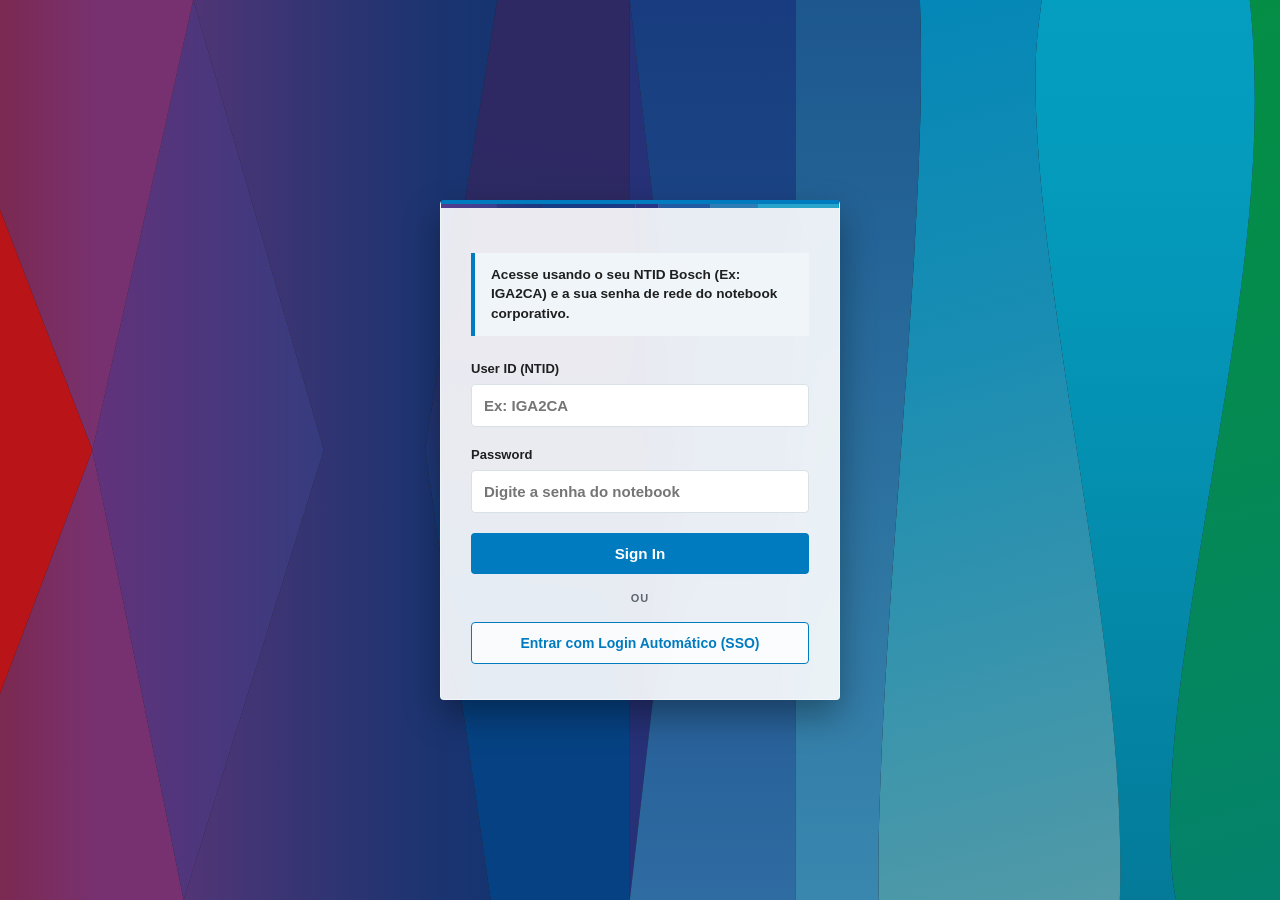
==== auth.html @ 9a2ae542 "Atulização 3.0" ====
<!DOCTYPE html>
<html lang="en">
<head>
    <meta charset="UTF-8">
    <meta name="viewport" content="width=device-width, initial-scale=1.0">
    <title>Bosch Brazil - Executive Visit Login</title>
    <link rel="stylesheet" href="style.css">
</head>
<body class="auth-body">

    <!-- Supergraphic de fundo em alta resolução -->
    <div class="auth-background-graphic"></div>

    <div class="auth-container">
        <div class="card auth-card">
            <!-- Barra Supergraphic integrada no topo do card -->
            <div class="supergraphic"></div>

            
            <p class="info-text">
                Acesse usando o seu <strong>NTID Bosch</strong> (Ex: IGA2CA) e a sua <strong>senha de rede do notebook corporativo</strong>.
            </p>

            <form id="login-form">
                <div class="input-group">
                    <label for="username">User ID (NTID)</label>
                    <input type="text" id="username" placeholder="Ex: IGA2CA" required autocomplete="username">
                </div>

                <div class="input-group">
                    <label for="password">Password</label>
                    <input type="password" id="password" placeholder="Digite a senha do notebook" required autocomplete="current-password">
                </div>

                <button type="submit" class="bosch-btn-primary">Sign In</button>
            </form>

            <div class="divider">ou</div>

            <button id="btn-sso" class="btn-secondary">
                Entrar com Login Automático (SSO)
            </button>
        </div>
    </div>

    <!-- Script único de autenticação e navegação -->
    <script src="script.js"></script>
</body>
</html>
---- style.css ----
/* ==========================================================================
   BOSCH DESIGN SYSTEM - MA/BD EXECUTIVE VISIT SCHEDULE (RESPONSIVE)
   ========================================================================== */

:root {
  --bosch-black: #1f1f1f;
  --bosch-red: #ea0016;
  --bosch-blue: #007bc0;
  --bosch-blue-light: #eff5f9;
  --bosch-blue-dark: #005a9c;
  --bosch-gray-light: #f0f4f8;
  --bosch-gray-bg: #ffffff;
  --bosch-gray-border: #d7e1e6;
  --bosch-gray-text: #5c6670;
  --bosch-white: #ffffff;
}

body {
  margin: 0;
  font-family: "Bosch Sans", -apple-system, BlinkMacSystemFont, "Segoe UI", Roboto, sans-serif;
  background-color: var(--bosch-gray-light);
  color: var(--bosch-black);
  scroll-behavior: smooth;
  min-height: 100vh;
}

/* ==========================================================================
   INTERFACES DE AUTENTICAÇÃO E LOGIN (ESTRUTURA INTEGRADA SEM FUNDO BRANCO)
   ========================================================================== */

.auth-body {
  display: flex;
  justify-content: center;
  align-items: center;
  min-height: 100vh;
  width: 100vw;
  background-color: #1f1f1f !important;
  position: relative;
  overflow-x: hidden;
  margin: 0;
  padding: 0;
}

.auth-background-graphic {
  position: absolute;
  top: 0;
  left: 0;
  width: 100%;
  height: 100%;
  background-image: url('assent/img/Bosch_Supergraphic_RGB.svg');
  background-size: cover;
  background-position: center;
  background-repeat: no-repeat;
  opacity: 0.85;
  z-index: 1;
}

.auth-container {
  position: relative;
  z-index: 2;
  width: 100%;
  max-width: 440px;
  padding: 20px;
  box-sizing: border-box;
  display: flex;
  justify-content: center;
  align-items: center;
}

.auth-card {
  background: rgba(255, 255, 255, 0.90) !important; /* Opacidade aumentada para 90% para contraste perfeito */
  backdrop-filter: blur(15px);
  -webkit-backdrop-filter: blur(15px);
  border: 1px solid rgba(255, 255, 255, 0.5);
  box-shadow: 0 15px 35px rgba(0, 0, 0, 0.35) !important;
  border-radius: 4px;
  padding: 35px 30px;
  position: relative;
  overflow: hidden;
  border-top: 4px solid var(--bosch-blue);
  width: 100%;
}

.info-text {
  background-color: var(--bosch-blue-light);
  border-left: 4px solid var(--bosch-blue);
  padding: 12px 16px;
  font-size: 0.85rem;
  line-height: 1.45;
  margin-bottom: 25px;
  color: var(--bosch-black) !important;
  font-weight: 600;
}

.input-group {
  margin-bottom: 20px;
  display: flex;
  flex-direction: column;
  text-align: left;
}

.input-group label {
  font-size: 13px;
  font-weight: 800;
  margin-bottom: 8px;
  color: var(--bosch-black) !important;
}

.input-group input {
  padding: 12px;
  border: 1.5px solid var(--bosch-gray-border);
  border-radius: 4px;
  font-size: 15px;
  outline: none;
  background-color: #ffffff !important; /* Fundo branco puro para digitação segura */
  color: #000000 !important;
  font-weight: 600;
  transition: border-color 0.2s, box-shadow 0.2s;
}

.input-group input:focus {
  border-color: var(--bosch-blue);
  box-shadow: 0 0 0 3px rgba(0, 123, 192, 0.25);
}

.divider {
  text-align: center;
  margin: 18px 0;
  color: var(--bosch-gray-text);
  font-size: 11px;
  text-transform: uppercase;
  font-weight: 700;
  letter-spacing: 1px;
}

.btn-secondary {
  background-color: rgba(255, 255, 255, 0.8);
  border: 1px solid var(--bosch-blue);
  color: var(--bosch-blue);
  display: flex;
  align-items: center;
  justify-content: center;
  gap: 8px;
  font-size: 14px;
  font-weight: 700;
  padding: 12px;
  border-radius: 4px;
  cursor: pointer;
  transition: background-color 0.2s;
  width: 100%;
}

.btn-secondary:hover {
  background-color: var(--bosch-blue-light);
}

/* ==========================================================================
   --- HEADER & SUPERGRAPHIC ---
   ========================================================================== */
.frontend-kit__header {
  background-color: var(--bosch-white);
  position: sticky;
  top: 0;
  z-index: 1000;
  box-shadow: 0 2px 10px rgba(0, 0, 0, 0.05);
}

.o-minimal-header__supergraphic {
  width: 100%;
  height: 4px;
  background-image: url('assent/img/super.svg');
  background-size: cover;
  background-position: center;
  background-repeat: no-repeat;
}

.supergraphic {
  height: 4px;
  width: 100%;
  background-image: url('assent/img/super.svg');
  background-size: cover;
  background-position: center;
  position: absolute;
  top: 0;
  left: 0;
}

.o-minimal-header__top {
  position: relative;
  display: flex;
  align-items: center;
  justify-content: space-between;
  padding: 0.75rem 2.5rem;
}

.o-minimal-header__controls {
  display: flex;
  align-items: center;
  gap: 0.75rem;
}

.home-button {
  background-color: var(--bosch-white);
  color: var(--bosch-blue);
  border: 1px solid var(--bosch-blue);
  padding: 0.45rem 1.15rem;
  font-weight: 700;
  font-size: 0.85rem;
  border-radius: 4px;
  text-decoration: none;
  cursor: pointer;
  transition: all 0.2s ease;
  display: inline-flex;
  align-items: center;
  justify-content: center;
}

.home-button:hover {
  background-color: var(--bosch-blue);
  color: var(--bosch-white);
}

/* --- ESTILIZAÇÃO DO BOTÃO LOGOUT NO CABEÇALHO COM ÍCONE CENTRALIZADO --- */
.logout-button {
  background-color: var(--bosch-white) !important;
  border: 1px solid var(--bosch-red) !important;
  display: inline-flex !important;
  align-items: center;
  justify-content: center;
  width: 36px !important;    /* Proporção perfeita para acompanhar o tamanho do Home */
  height: 36px !important;   /* Perfeitamente quadrado */
  padding: 0 !important;
  margin: 0 0.5rem 0 0 !important; /* Margem direita para não encostar no sanduíche */
  cursor: pointer;
  border-radius: 4px;
  box-sizing: border-box !important;
  transition: background-color 0.2s, border-color 0.2s;
}

.logout-icon-svg {
  width: 18px !important;   /* Tamanho do ícone interno ajustado */
  height: 18px !important;  /* Mantém proporção quadrada */
  display: block;
  margin: 0 !important;
  padding: 0 !important;
  filter: invert(13%) sepia(95%) saturate(7435%) hue-rotate(354deg) brightness(91%) contrast(114%); /* Vermelho Bosch */
  transition: filter 0.2s;
}

.logout-button:hover {
  background-color: var(--bosch-red) !important;
  border-color: var(--bosch-red) !important;
}

.logout-button:hover .logout-icon-svg {
  filter: invert(100%) sepia(100%) saturate(0%) brightness(200%) contrast(100%); /* Transforma em branco no hover */
}

/* --- BOTÃO MENU HAMBÚRGUER --- */
.o-minimal-header__toggle {
  display: flex;
  align-items: center;
  justify-content: center;
  width: 42px;
  height: 42px;
  background: transparent;
  border: 1px solid transparent;
  border-radius: 4px;
  cursor: pointer;
  padding: 0;
  transition: background-color 0.2s, border-color 0.2s;
}

.o-minimal-header__toggle:hover,
.o-minimal-header__toggle:focus {
  background-color: var(--bosch-blue-light);
  border-color: var(--bosch-gray-border);
  outline: none;
}

.o-minimal-header__toggle.is-active {
  background-color: var(--bosch-blue-light);
  border-color: var(--bosch-blue);
}

.hamburger-icon {
  display: flex;
  flex-direction: column;
  justify-content: space-between;
  width: 20px;
  height: 14px;
}

.hamburger-bar {
  display: block;
  width: 100%;
  height: 2px;
  background-color: var(--bosch-black);
  border-radius: 2px;
  transition: transform 0.25s ease, opacity 0.2s ease, background-color 0.2s ease;
}

.o-minimal-header__toggle:hover .hamburger-bar {
  background-color: var(--bosch-blue);
}

.o-minimal-header__toggle.is-active .hamburger-bar:nth-child(1) {
  transform: translateY(6px) rotate(45deg);
}

.o-minimal-header__toggle.is-active .hamburger-bar:nth-child(2) {
  opacity: 0;
}

.o-minimal-header__toggle.is-active .hamburger-bar:nth-child(3) {
  transform: translateY(-6px) rotate(-45deg);
}

/* --- DROPDOWN DO MENU DE NAVEGAÇÃO --- */
.o-minimal-header__actions {
  list-style: none;
  margin: 0;
  padding: 0.75rem 1rem;
  display: none;
  position: absolute;
  top: 100%;
  right: 2.5rem;
  background-color: var(--bosch-white);
  border: 1px solid var(--bosch-gray-border);
  border-radius: 4px;
  box-shadow: 0 8px 24px rgba(0, 0, 0, 0.12);
  flex-direction: column;
  align-items: stretch;
  min-width: 230px;
  gap: 0.35rem;
  z-index: 1001;
}

.o-minimal-header__actions.is-open {
  display: flex;
  animation: fadeInDown 0.2s ease forwards;
}

@keyframes fadeInDown {
  from { opacity: 0; transform: translateY(-8px); }
  to { opacity: 1; transform: translateY(0); }
}

.frontend-kit__header__link {
  display: block;
  padding: 0.65rem 1rem;
  color: var(--bosch-black);
  text-decoration: none;
  font-weight: 600;
  font-size: 0.875rem;
  border-radius: 4px;
  transition: background-color 0.2s, color 0.2s;
}

.frontend-kit__header__link:hover {
  background-color: var(--bosch-blue-light);
  color: var(--bosch-blue);
}

.frontend-kit__header__link.-header-active {
  color: var(--bosch-blue);
  background-color: var(--bosch-blue-light);
}

.brand-selection {
  font-weight: bold;
  font-size: 0.85rem;
  color: var(--bosch-gray-text);
  border-top: 1px solid var(--bosch-gray-border);
  padding: 0.65rem 1rem 0.25rem 1rem;
  margin-top: 0.25rem;
}

/* ==========================================================================
   --- BANNER ---
   ========================================================================== */
.executive-banner {
  position: relative;
  background-color: var(--bosch-black);
  color: var(--bosch-white);
  padding: 4rem 2.5rem;
  text-align: center;
}

.executive-banner__overlay {
  position: absolute; top: 0; left: 0; right: 0; bottom: 0;
  background: linear-gradient(135deg, rgba(31, 31, 31, 0.95) 0%, rgba(31, 31, 31, 0.4) 100%);
}

.executive-banner__content {
  position: relative;
  z-index: 2;
  max-width: 800px;
  margin: 0 auto;
}

.executive-banner__tag {
  background-color: var(--bosch-blue);
  color: var(--bosch-white);
  font-size: 0.75rem;
  font-weight: 700;
  text-transform: uppercase;
  padding: 0.35rem 0.75rem;
  letter-spacing: 0.05em;
  display: inline-block;
  margin-bottom: 1.5rem;
}

.executive-banner h1 {
  font-size: 2.8rem;
  margin: 0 0 1rem 0;
  font-weight: 800;
  letter-spacing: -0.02em;
}

.executive-banner p {
  font-size: 1.2rem;
  line-height: 1.6;
  color: var(--bosch-gray-light);
  margin: 0;
}

/* ==========================================================================
   --- SEÇÕES E CONTEÚDO ---
   ========================================================================== */
.main-content {
  padding: 1rem 0;
}

.section-container {
  max-width: 1200px;
  margin: 0 auto;
  padding: 2.5rem;
  width: 100%;
  box-sizing: border-box;
}

.bg-white {
  background-color: var(--bosch-white);
  border-top: 1px solid var(--bosch-gray-border);
  border-bottom: 1px solid var(--bosch-gray-border);
}

.section-title { margin-bottom: 2.5rem; }
.section-title h2 { font-size: 2rem; margin: 0 0 0.5rem 0; font-weight: 700; }
.section-title p { color: var(--bosch-gray-text); margin: 0; font-size: 1.1rem; }

/* ==========================================================================
   --- PAINEL DE FUSO HORÁRIO E GEOLOCALIZAÇÃO ---
   ========================================================================== */
.dashboard-panel {
  display: flex;
  flex-direction: column;
  gap: 2rem;
}

.clock-grid {
  display: grid;
  grid-template-columns: 1fr 1fr;
  gap: 1.5rem;
}

.clock-card {
  background-color: var(--bosch-white);
  border: 1px solid var(--bosch-gray-border);
  padding: 1.5rem;
  text-align: center;
  border-radius: 4px;
  box-shadow: 0 2px 6px rgba(0, 0, 0, 0.03);
}

.clock-card__label {
  font-size: 0.85rem;
  font-weight: 700;
  color: var(--bosch-gray-text);
  text-transform: uppercase;
  letter-spacing: 0.05em;
  display: block;
  margin-bottom: 0.5rem;
}

.clock-card__time {
  font-size: 2.4rem;
  font-weight: 800;
  color: var(--bosch-blue);
  font-variant-numeric: tabular-nums;
  margin-bottom: 0.25rem;
}

.clock-card__sub {
  color: var(--bosch-gray-text);
  font-size: 0.85rem;
}

.geo-panel {
  background-color: var(--bosch-white);
  border: 1px solid var(--bosch-gray-border);
  padding: 1.5rem;
  text-align: center;
  border-radius: 4px;
  box-shadow: 0 2px 6px rgba(0, 0, 0, 0.03);
}

.geo-panel h3 {
  margin: 0 0 0.5rem 0;
  font-size: 1.2rem;
}

.geo-panel__status {
  font-size: 0.95rem;
  color: var(--bosch-gray-text);
  margin-bottom: 1.25rem;
  line-height: 1.5;
}

/* Botões do Hub de Ação */
.bosch-btn-primary {
  background-color: var(--bosch-blue);
  color: var(--bosch-white);
  border: none;
  padding: 0.75rem 1.75rem;
  font-size: 0.95rem;
  font-weight: 700;
  border-radius: 4px;
  cursor: pointer;
  transition: background-color 0.2s;
  width: 100%;
}

.bosch-btn-primary:hover {
  background-color: var(--bosch-blue-dark);
}

/* ==========================================================================
   --- ABAS DE DIA ---
   ========================================================================== */
.day-selector {
  display: flex;
  justify-content: center; /* Alinha os itens no centro horizontal */
  gap: 0.5rem;
  margin-bottom: 2rem;
  flex-wrap: wrap;
}

.day-tab {
  background-color: var(--bosch-white);
  border: 1px solid var(--bosch-gray-border);
  color: var(--bosch-black);
  padding: 0.75rem 1.5rem;
  font-weight: 600;
  cursor: pointer;
  transition: all 0.2s;
  border-radius: 0;
}

.day-tab.active, .day-tab:hover {
  background-color: var(--bosch-blue);
  color: var(--bosch-white);
  border-color: var(--bosch-blue);
}

/* ==========================================================================
   --- TABELA DA AGENDA (DESKTOP) ---
   ========================================================================== */
.schedule-table-wrapper {
  background-color: var(--bosch-white);
  border: 1px solid var(--bosch-gray-border);
  overflow-x: auto;
}

.schedule-table {
  width: 100%;
  border-collapse: collapse;
  text-align: left;
  background-color: var(--bosch-white);
}

.schedule-table th, .schedule-table td {
  padding: 1.25rem;
  border-bottom: 1px solid var(--bosch-gray-border);
  vertical-align: top;
  background-color: var(--bosch-white);
}

.schedule-table tr:last-child td {
  border-bottom: none;
}

.schedule-table th {
  background-color: var(--bosch-gray-light);
  font-weight: 700;
  font-size: 0.8rem;
  text-transform: uppercase;
}

.time-col {
  font-weight: 700;
  color: var(--bosch-blue);
  white-space: nowrap;
}

.schedule-table td small {
  display: block;
  margin-top: 0.25rem;
  color: var(--bosch-gray-text);
  font-size: 0.85rem;
}

.schedule-table tr.highlight-row {
  background-color: var(--bosch-white) !important;
  border-left: none !important;
}

.schedule-table tr.highlight-row td {
  background-color: var(--bosch-white) !important;
  border-left: none !important;
}

/* ==========================================================================
   --- GRADES DE LOGÍSTICA E CONTATOS ---
   ========================================================================== */
.logistics-grid, .hosts-grid {
  display: grid;
  grid-template-columns: repeat(auto-fit, minmax(300px, 1fr));
  gap: 1.5rem;
}

.logistics-card, .host-profile-card {
  border: 1px solid var(--bosch-gray-border);
  padding: 1.5rem;
}

.logistics-card {
  background-color: var(--bosch-white);
  display: flex;
  flex-direction: column;
  box-shadow: 0 2px 6px rgba(0, 0, 0, 0.03);
}

.logistics-category {
  font-size: 0.75rem;
  font-weight: 700;
  text-transform: uppercase;
  color: var(--bosch-blue);
  letter-spacing: 0.05em;
  margin-bottom: 0.5rem;
}

.logistics-card h3 {
  margin: 0 0 0.75rem 0;
  font-size: 1.2rem;
}

.logistics-card p {
  color: var(--bosch-gray-text);
  line-height: 1.5;
  margin: 0 0 1.5rem 0;
  flex-grow: 1;
  font-size: 0.9rem;
}

.bosch-btn-secondary-link {
  color: var(--bosch-blue);
  text-decoration: none;
  font-weight: 700;
  font-size: 0.9rem;
}

.bosch-btn-secondary-link:hover {
  text-decoration: underline;
  color: var(--bosch-blue-dark);
}

.host-profile-card {
  background-color: var(--bosch-white);
  display: flex;
  align-items: center;
  gap: 1.5rem;
  box-shadow: 0 2px 6px rgba(0, 0, 0, 0.03);
}

.host-avatar {
  background-color: var(--bosch-blue);
  color: var(--bosch-white);
  width: 60px;
  height: 60px;
  display: flex;
  align-items: center;
  justify-content: center;
  font-weight: 700;
  font-size: 1.25rem;
  border-radius: 50%;
  flex-shrink: 0;
}

.host-details h3 {
  margin: 0 0 0.25rem 0;
  font-size: 1.15rem;
}

.host-role {
  color: var(--bosch-black);
  font-size: 0.85rem;
  font-weight: 700;
  text-transform: uppercase;
  display: block;
  margin-bottom: 0.5rem;
}

.host-contact {
  margin: 0;
  font-size: 0.85rem;
  color: var(--bosch-gray-text);
  line-height: 1.6;
}

.host-link {
  color: var(--bosch-blue);
  text-decoration: none;
  font-weight: 600;
  transition: color 0.2s;
}

.host-link:hover {
  text-decoration: underline;
  color: var(--bosch-blue-dark);
}

.host-whatsapp-link {
  color: #128c7e;
}

.host-whatsapp-link:hover {
  color: #075e54;
}

#bosch-logo-text { fill: var(--bosch-red); }
#bosch-logo-anker { fill: var(--bosch-black); }

/* ==========================================================================
   --- BOTÃO DE RETORNO RESPONSIVO ---
   ========================================================================== */
.back-navigation-container {
  margin-top: 3.5rem;
  margin-bottom: 2rem;
  text-align: center;
  width: 100%;
  display: flex;
  justify-content: center;
  box-sizing: border-box;
}

.back-visit-btn {
  display: inline-flex;
  align-items: center;
  justify-content: center;
  background-color: var(--bosch-blue);
  color: var(--bosch-white);
  border: 1px solid var(--bosch-blue);
  text-decoration: none;
  font-weight: 700;
  font-size: 1rem;
  padding: 0.9rem 2.5rem;
  border-radius: 4px;
  cursor: pointer;
  transition: background-color 0.2s ease, border-color 0.2s ease, transform 0.15s ease;
  box-sizing: border-box;
  max-width: 100%;
}

.back-visit-btn:hover {
  background-color: var(--bosch-blue-dark);
  border-color: var(--bosch-blue-dark);
  transform: translateY(-2px);
}

/* ==========================================================================
   --- GRADE DE CARDS COM FOTOS (LOCATION.HTML) ---
   ========================================================================== */
.places-grid {
  display: grid;
  grid-template-columns: repeat(auto-fit, minmax(320px, 1fr));
  gap: 1.5rem;
}

.place-card {
  display: flex;
  flex-direction: column;
  background-color: var(--bosch-white);
  border: 1px solid var(--bosch-gray-border);
  text-decoration: none;
  color: var(--bosch-black);
  transition: transform 0.2s ease, box-shadow 0.2s ease, border-color 0.2s ease;
  overflow: hidden;
  height: 100%;
  box-sizing: border-box;
}

.place-card:hover {
  transform: translateY(-4px);
  box-shadow: 0 8px 24px rgba(0, 0, 0, 0.08);
  border-color: var(--bosch-blue);
}

.place-card__image-container {
  position: relative;
  width: 100%;
  height: 190px;
  background-color: var(--bosch-gray-light);
  overflow: hidden;
}

.place-card__image {
  width: 100%;
  height: 100%;
  object-fit: cover;
  display: block;
  transition: transform 0.3s ease;
}

.place-card:hover .place-card__image {
  transform: scale(1.04);
}

.place-card__badge {
  position: absolute;
  top: 0.85rem;
  right: 0.85rem;
  background-color: rgba(31, 31, 31, 0.85);
  color: var(--bosch-white);
  font-size: 0.72rem;
  font-weight: 700;
  padding: 0.25rem 0.6rem;
  text-transform: uppercase;
  letter-spacing: 0.05em;
  backdrop-filter: blur(4px);
}

.place-card__content {
  padding: 1.5rem;
  display: flex;
  flex-direction: column;
  flex-grow: 1;
}

.place-card__title {
  margin: 0 0 0.5rem 0;
  font-size: 1.2rem;
  font-weight: 700;
  color: var(--bosch-black);
  transition: color 0.2s;
}

.place-card:hover .place-card__title {
  color: var(--bosch-blue);
}

.place-card__address {
  font-size: 0.85rem;
  font-weight: 600;
  color: var(--bosch-gray-text);
  margin: 0 0 0.75rem 0;
  line-height: 1.4;
}

.place-card__desc {
  font-size: 0.9rem;
  color: var(--bosch-gray-text);
  line-height: 1.5;
  margin: 0 0 1.25rem 0;
  flex-grow: 1;
}

.place-card__action {
  align-self: flex-start;
  margin-top: auto;
}

/* ==========================================================================
   --- FOOTER OFICIAL BOSCH ---
   ========================================================================== */
.o-footer.-minimal {
  background-color: var(--bosch-white);
  padding: 2.5rem 0 2rem 0;
  border-top: 1px solid var(--bosch-gray-border);
}

.a-divider {
  border: 0;
  height: 1px;
  background-color: var(--bosch-gray-border);
  margin: 1.5rem 0;
}

.e-container {
  max-width: 1200px;
  margin: 0 auto;
  padding: 0 2.5rem;
  box-sizing: border-box;
}

.o-footer__bottom {
  display: flex;
  flex-direction: column;
  align-items: center;
  text-align: center;
  gap: 1rem;
}

.o-footer__links {
  list-style: none;
  margin: 0;
  padding: 0;
  display: flex;
  flex-wrap: wrap;
  justify-content: center;
  gap: 1.5rem;
}

.o-footer__links a {
  color: var(--bosch-gray-text);
  text-decoration: none;
  font-size: 0.85rem;
  transition: color 0.2s;
}

.o-footer__links a:hover {
  color: var(--bosch-blue);
  text-decoration: underline;
}

.o-footer__copyright {
  color: var(--bosch-gray-text);
  font-size: 0.85rem;
  margin-top: 0.5rem;
}

/* ==========================================================================
   --- RESPONSIVIDADE MOBILE ---
   ========================================================================== */
@media (max-width: 992px) {
  .o-minimal-header__top, .section-container, .executive-banner, .e-container {
    padding-left: 1.5rem;
    padding-right: 1.5rem;
  }
  .o-minimal-header__actions { right: 1.5rem; }
  .executive-banner h1 { font-size: 2.2rem; }
  .executive-banner p { font-size: 1.1rem; }
}

@media (max-width: 768px) {
  .o-minimal-header__top { padding: 0.75rem 1rem; }
  .o-minimal-header__actions { right: 1rem; left: 1rem; width: auto; }
  .executive-banner h1 { font-size: 1.8rem; }
  .section-title h2 { font-size: 1.5rem; }
  .clock-grid { grid-template-columns: 1fr; }
  .day-selector { display: grid; grid-template-columns: 1fr 1fr; gap: 0.5rem; }
  .day-tab { width: 100%; text-align: center; padding: 0.75rem 0.5rem; }
  .hosts-grid, .logistics-grid, .places-grid { grid-template-columns: 1fr; }
  .host-profile-card { flex-direction: column; text-align: center; }
  .o-footer__links { flex-direction: column; gap: 0.75rem; }

  .back-navigation-container {
    margin-top: 2.5rem;
    padding: 0 1rem;
  }
  .back-visit-btn {
    width: 100%;
    font-size: 0.95rem;
    padding: 0.85rem 1rem;
    text-align: center;
  }

  /* --- TRANSFORMAÇÃO DA AGENDA EM CARDS NO MOBILE --- */
  .schedule-table-wrapper {
    background-color: transparent;
    border: none;
    overflow: visible;
  }

  .schedule-table {
    display: block;
    width: 100%;
    background: transparent;
  }

  .schedule-table thead {
    display: none;
  }

  .schedule-table tbody {
    display: flex;
    flex-direction: column;
    gap: 1rem;
    width: 100%;
  }

  /* Cada linha da tabela vira um card moderno e independente */
  .schedule-table tbody tr {
    display: flex;
    flex-direction: column;
    background-color: var(--bosch-white) !important;
    border: 1px solid var(--bosch-gray-border) !important;
    border-radius: 6px;
    padding: 1.25rem;
    box-shadow: 0 2px 8px rgba(0, 0, 0, 0.04);
    box-sizing: border-box;
    width: 100%;
  }

  .schedule-table tbody tr.highlight-row {
    background-color: var(--bosch-white) !important;
    border-left: 1px solid var(--bosch-gray-border) !important;
  }

  .schedule-table tbody td {
    display: block;
    padding: 0.35rem 0;
    border-bottom: none;
    background-color: transparent !important;
    font-size: 0.95rem;
  }

  /* Horário destacado no topo do card */
  .schedule-table tbody td.time-col {
    font-size: 1.1rem;
    font-weight: 800;
    color: var(--bosch-blue);
    padding-bottom: 0.5rem;
    margin-bottom: 0.5rem;
    border-bottom: 1px solid var(--bosch-gray-border);
  }

  /* Evento / Título principal */
  .schedule-table tbody td:nth-child(2) {
    font-size: 1.05rem;
    line-height: 1.5;
    padding-bottom: 0.5rem;
  }

  .schedule-table tbody td:nth-child(2) strong {
    color: var(--bosch-black);
    display: block;
    margin-bottom: 0.25rem;
  }

  .schedule-table tbody td:nth-child(2) small {
    font-size: 0.88rem;
    color: var(--bosch-gray-text);
    line-height: 1.45;
  }

  /* Localização com ícone SVG (map.svg) */
  .schedule-table tbody td:nth-child(3) {
    font-size: 0.88rem;
    color: var(--bosch-black);
    display: flex;
    align-items: center;
    gap: 0.45rem;
    flex-wrap: wrap;
  }

  .schedule-table tbody td:nth-child(3)::before {
    content: "Location:";
    display: inline-flex;
    align-items: center;
    padding-left: 1.35rem;
    background-image: url('Assent/icons/map.svg');
    background-repeat: no-repeat;
    background-position: left center;
    background-size: 15px 15px;
    font-weight: 700;
    color: var(--bosch-gray-text);
    font-size: 0.8rem;
    text-transform: uppercase;
    flex-shrink: 0;
  }

  /* Responsável / Host com ícone SVG (people.svg) */
  .schedule-table tbody td:nth-child(4) {
    font-size: 0.88rem;
    color: var(--bosch-black);
    display: flex;
    align-items: center;
    gap: 0.45rem;
    margin-top: 0.2rem;
    flex-wrap: wrap;
  }

  .schedule-table tbody td:nth-child(4)::before {
    content: "Host / Lead:";
    display: inline-flex;
    align-items: center;
    padding-left: 1.35rem;
    background-image: url('Assent/icons/people.svg');
    background-repeat: no-repeat;
    background-position: left center;
    background-size: 15px 15px;
    font-weight: 700;
    color: var(--bosch-gray-text);
    font-size: 0.8rem;
    text-transform: uppercase;
    flex-shrink: 0;
  }
}

@media (max-width: 480px) {
  .day-selector { grid-template-columns: 1fr; }
  .schedule-table tbody tr {
    padding: 1rem;
  }
}
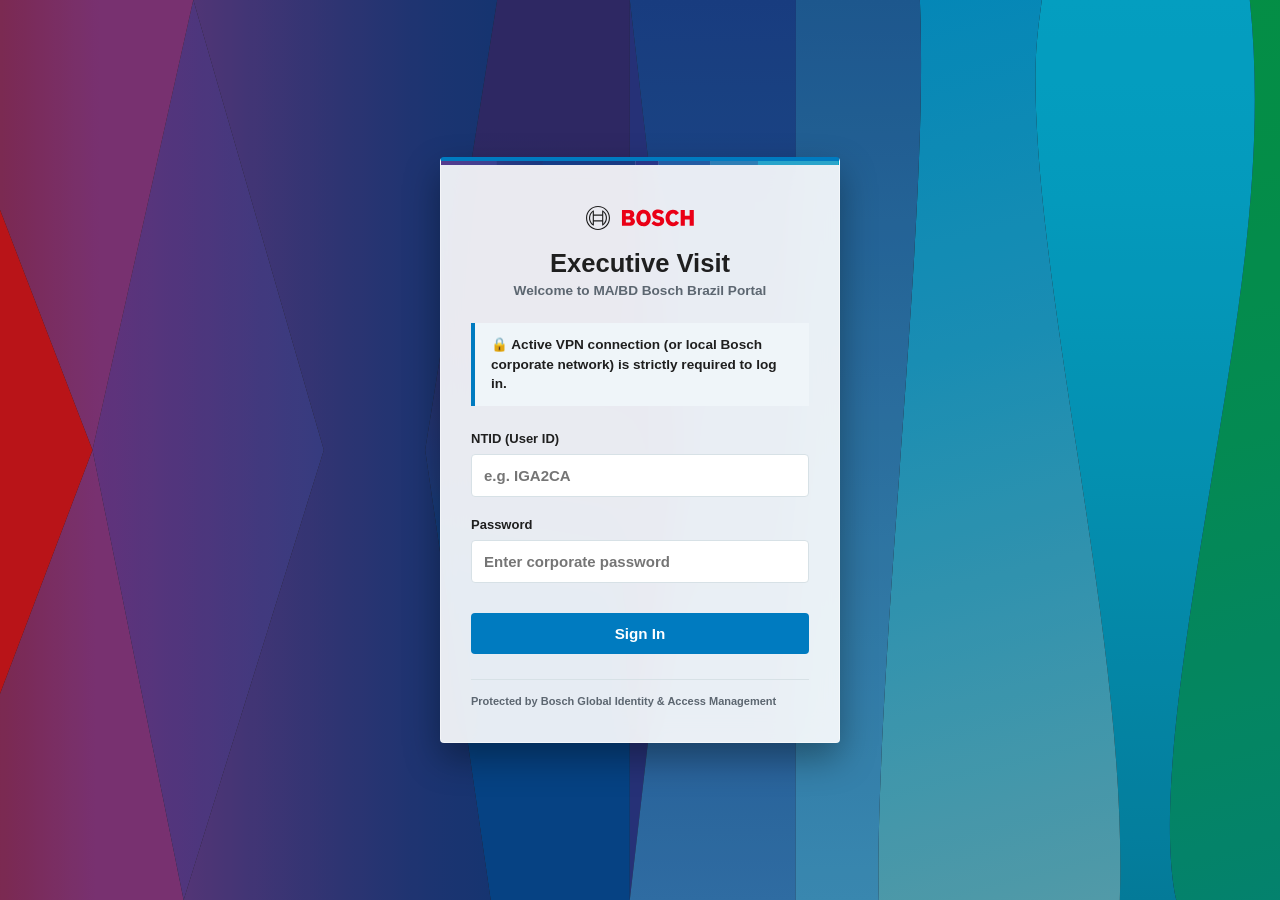
==== commit 3e645d23: "Atualização 3.0" ====
--- a/auth.html
+++ b/auth.html
@@ -3,47 +3,59 @@
 <head>
     <meta charset="UTF-8">
     <meta name="viewport" content="width=device-width, initial-scale=1.0">
-    <title>Bosch Brazil - Executive Visit Login</title>
+    <title>Executive Visit — Authentication</title>
     <link rel="stylesheet" href="style.css">
 </head>
 <body class="auth-body">
 
-    <!-- Supergraphic de fundo em alta resolução -->
+    <!-- Supergraphic de marca Bosch -->
     <div class="auth-background-graphic"></div>
 
+    <!-- Tela de Loading Overlay Integrada -->
+    <div id="loadingOverlay" class="sso-loading-overlay">
+        <div class="sso-spinner"></div>
+        <div id="loadingText" class="sso-loading-text">Iniciando autenticação segura...</div>
+    </div>
+
     <div class="auth-container">
-        <div class="card auth-card">
-            <!-- Barra Supergraphic integrada no topo do card -->
+        <div class="auth-card">
+            <!-- Supergraphic Colorida no topo do Card -->
             <div class="supergraphic"></div>
 
-            
-            <p class="info-text">
-                Acesse usando o seu <strong>NTID Bosch</strong> (Ex: IGA2CA) e a sua <strong>senha de rede do notebook corporativo</strong>.
-            </p>
+            <div style="text-align: center; margin-bottom: 25px; margin-top: 10px;">
+                   <svg width="108px" height="24px" viewBox="0 0 108 24" xmlns="http://www.w3.org/2000/svg">
+                    <path id="bosch-logo-text" d="M78.19916,15.03735c0,3.46057-3.1618,5.1535-6.12445,5.1535c-3.41083,0-5.17847-1.29462-6.57263-2.96265 l2.51453-2.48962c1.07056,1.36926,2.46472,2.0415,4.0083,2.0415c1.29462,0,2.14105-0.62244,2.14105-1.56848 c0-0.99585-0.77179-1.31952-2.83813-1.74274l-0.54773-0.12451c-2.48962-0.52283-4.53113-1.91699-4.53113-4.75519 c0-3.112,2.53943-4.97925,5.87549-4.97925c2.8382,0,4.65564,1.21991,5.77594,2.48962l-2.46472,2.43988 c-0.82831-0.91748-2.00061-1.44946-3.23651-1.46893c-0.89624,0-1.91699,0.42328-1.91699,1.46893 c0,0.97095,1.07056,1.31946,2.41492,1.59332l0.54773,0.12451C75.51038,10.73029,78.24896,11.42737,78.19916,15.03735z M64.80499,11.92529c0,4.65558-2.66394,8.29047-7.26971,8.29047c-4.58093,0-7.26971-3.63489-7.26971-8.29047 c0-4.63068,2.68878-8.29047,7.26971-8.29047C62.14105,3.63483,64.80499,7.29462,64.80499,11.92529z M60.92114,11.92529c0-2.46472-1.1452-4.48132-3.38586-4.48132s-3.36102,1.9917-3.36102,4.48132s1.12036,4.50623,3.36102,4.50623 S60.92114,14.43982,60.92114,11.92529z M87.06226,16.43152c-1.74274,0-3.56018-1.44397-3.56018-4.60583 c0-2.81323,1.69293-4.38171,3.46057-4.38171c1.39423,0,2.21576,0.64728,2.8631,1.76764l3.18671-2.11621 c-1.59338-2.41492-3.48547-3.43567-6.09961-3.43567c-4.78009,0-7.36926,3.70953-7.36926,8.19086 c0,4.70544,2.86304,8.39008,7.31946,8.39008c3.13696,0,4.63074-1.09546,6.24902-3.43567l-3.21167-2.16602 C89.25311,15.68463,88.55603,16.43152,87.06226,16.43152z M48.97095,15.46057c0,2.66388-2.43982,4.40662-4.92944,4.40662H35.9502 V4.0332h7.44397c2.8382,0,4.9046,1.44397,4.9046,4.35681c0.01666,1.43036-0.85675,2.72058-2.19086,3.23651 C46.10791,11.65143,48.97095,12.29877,48.97095,15.46057z M39.80914,10.25726h2.83813 c0.02155,0.00134,0.04309,0.00226,0.06464,0.00269c0.81476,0.01575,1.48804-0.6319,1.50385-1.44666 c0.00342-0.0567,0.00342-0.11353,0-0.17017c-0.047-0.77802-0.71576-1.37061-1.49377-1.32361h-2.88794L39.80914,10.25726z M44.76349,14.98755c0-0.92114-0.67218-1.54358-2.09131-1.54358h-2.81323v3.11206h2.88794 C43.91699,16.55603,44.76349,16.13275,44.76349,14.98755z M103.64313,4.03326v5.82568H98.8382V4.03326h-4.15771v15.83398h4.15771 v-6.24896h4.80493v6.24896h4.15771V4.03326H103.64313z" />
+                    <path id="bosch-logo-anker" d="M12,0C5.37256,0,0,5.37256,0,12c0,6.62738,5.37256,12,12,12s12-5.37262,12-12C23.99646,5.37402,18.62598,0.00354,12,0z M12,22.87964C5.99133,22.87964,1.12036,18.00867,1.12036,12S5.99133,1.1203,12,1.1203S22.87964,5.99133,22.87964,12 C22.87354,18.0061,18.0061,22.87354,12,22.87964z M19.50293,7.05475c-0.66852-1.01306-1.53552-1.88-2.54858-2.54852h-0.82159 v4.10785H7.89209V4.50623H7.04565c-4.13873,2.73114-5.27972,8.30029-2.54858,12.43896 c0.66852,1.01306,1.53552,1.88007,2.54858,2.54858h0.84644v-4.10791h8.24066v4.10791h0.82159 C21.09308,16.76257,22.23407,11.19348,19.50293,7.05475z M6.74689,17.87549c-3.24493-2.88354-3.5379-7.85168-0.65436-11.09668 c0.20508-0.23077,0.42358-0.44928,0.65436-0.65436V17.87549z M16.13275,14.24066H7.89209V9.73444h8.24066V14.24066z M17.84827,17.25549c-0.18768,0.2088-0.38629,0.40747-0.59515,0.59509v-2.48962V8.61407V6.12445 C20.49121,9.03387,20.75763,14.0174,17.84827,17.25549z" />
+                </svg>
+                <h2 style="margin: 15px 0 5px 0; font-size: 1.6rem; font-weight: 800;">Executive Visit</h2>
+                <p style="margin: 0; color: var(--bosch-gray-text); font-size: 0.85rem; font-weight: 600;">Welcome to MA/BD Bosch Brazil Portal</p>
+            </div>
+
+            <!-- Caixa de Alerta VPN -->
+            <div class="info-text">
+                🔒 Active VPN connection (or local Bosch corporate network) is strictly required to log in.
+            </div>
 
             <form id="login-form">
                 <div class="input-group">
-                    <label for="username">User ID (NTID)</label>
-                    <input type="text" id="username" placeholder="Ex: IGA2CA" required autocomplete="username">
+                    <label for="username">NTID (User ID)</label>
+                    <input type="text" id="username" placeholder="e.g. IGA2CA" required autocomplete="username">
                 </div>
 
                 <div class="input-group">
                     <label for="password">Password</label>
-                    <input type="password" id="password" placeholder="Digite a senha do notebook" required autocomplete="current-password">
+                    <input type="password" id="password" placeholder="Enter corporate password" required autocomplete="current-password">
                 </div>
 
-                <button type="submit" class="bosch-btn-primary">Sign In</button>
+                <button type="submit" class="bosch-btn-primary" style="margin-top: 10px; padding: 12px;">Sign In</button>
             </form>
 
-            <div class="divider">ou</div>
-
-            <button id="btn-sso" class="btn-secondary">
-                Entrar com Login Automático (SSO)
-            </button>
+            <div class="auth-footer" style="margin-top: 25px; border-top: 1px solid var(--bosch-gray-border); padding-top: 15px; font-size: 11px; color: var(--bosch-gray-text); font-weight: 600;">
+                Protected by Bosch Global Identity & Access Management
+            </div>
         </div>
     </div>
 
-    <!-- Script único de autenticação e navegação -->
     <script src="script.js"></script>
 </body>
 </html>
--- a/style.css
+++ b/style.css
@@ -1115,3 +1115,52 @@
     padding: 1rem;
   }
 }
+
+/* ==========================================
+   TELA DE LOADING DE ALTA FIDELIDADE (BOSCH)
+   ========================================== */
+.sso-loading-overlay {
+    position: fixed;
+    top: 0;
+    left: 0;
+    width: 100%;
+    height: 100%;
+    background-color: rgba(255, 255, 255, 0.9); /* Fundo branco semi-transparente estilo Bosch */
+    display: flex;
+    flex-direction: column;
+    justify-content: center;
+    align-items: center;
+    z-index: 9999;
+    opacity: 0;
+    transition: opacity 0.3s ease-in-out;
+    pointer-events: none;
+}
+
+.sso-loading-overlay.active {
+    opacity: 1;
+    pointer-events: auto;
+}
+
+/* Spinner com as cores corporativas */
+.sso-spinner {
+    width: 50px;
+    height: 50px;
+    border: 5px solid #eaebeb;
+    border-top: 5px solid #007bc0; /* Azul Bosch */
+    border-radius: 50%;
+    animation: spin 1s linear infinite;
+}
+
+.sso-loading-text {
+    margin-top: 20px;
+    font-family: 'BoschSans', Arial, sans-serif;
+    font-size: 16px;
+    font-weight: bold;
+    color: #1c1f24;
+    text-align: center;
+}
+
+@keyframes spin {
+    0% { transform: rotate(0deg); }
+    100% { transform: rotate(360deg); }
+}
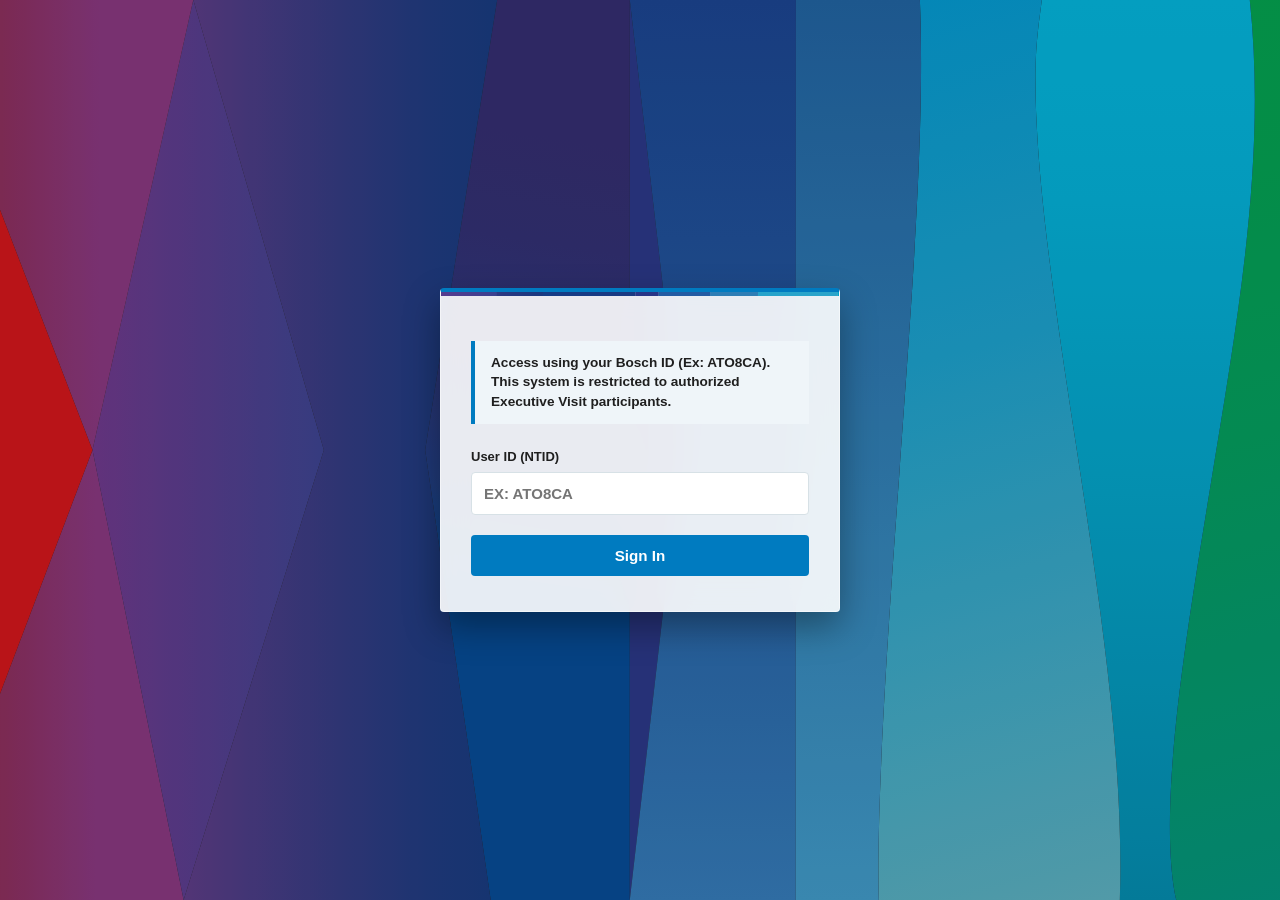
==== commit 0cd79a46: "Atualização 4.0 Lista de usuário para login restrito" ====
--- a/auth.html
+++ b/auth.html
@@ -3,59 +3,38 @@
 <head>
     <meta charset="UTF-8">
     <meta name="viewport" content="width=device-width, initial-scale=1.0">
-    <title>Executive Visit — Authentication</title>
+    <title>Bosch Brazil - Executive Visit Login</title>
     <link rel="stylesheet" href="style.css">
 </head>
 <body class="auth-body">
 
-    <!-- Supergraphic de marca Bosch -->
+    <!-- Supergraphic de fundo em alta resolução -->
     <div class="auth-background-graphic"></div>
 
-    <!-- Tela de Loading Overlay Integrada -->
-    <div id="loadingOverlay" class="sso-loading-overlay">
-        <div class="sso-spinner"></div>
-        <div id="loadingText" class="sso-loading-text">Iniciando autenticação segura...</div>
-    </div>
-
     <div class="auth-container">
-        <div class="auth-card">
-            <!-- Supergraphic Colorida no topo do Card -->
+        <div class="card auth-card">
+            <!-- Barra Supergraphic integrada no topo do card -->
             <div class="supergraphic"></div>
 
-            <div style="text-align: center; margin-bottom: 25px; margin-top: 10px;">
-                   <svg width="108px" height="24px" viewBox="0 0 108 24" xmlns="http://www.w3.org/2000/svg">
-                    <path id="bosch-logo-text" d="M78.19916,15.03735c0,3.46057-3.1618,5.1535-6.12445,5.1535c-3.41083,0-5.17847-1.29462-6.57263-2.96265 l2.51453-2.48962c1.07056,1.36926,2.46472,2.0415,4.0083,2.0415c1.29462,0,2.14105-0.62244,2.14105-1.56848 c0-0.99585-0.77179-1.31952-2.83813-1.74274l-0.54773-0.12451c-2.48962-0.52283-4.53113-1.91699-4.53113-4.75519 c0-3.112,2.53943-4.97925,5.87549-4.97925c2.8382,0,4.65564,1.21991,5.77594,2.48962l-2.46472,2.43988 c-0.82831-0.91748-2.00061-1.44946-3.23651-1.46893c-0.89624,0-1.91699,0.42328-1.91699,1.46893 c0,0.97095,1.07056,1.31946,2.41492,1.59332l0.54773,0.12451C75.51038,10.73029,78.24896,11.42737,78.19916,15.03735z M64.80499,11.92529c0,4.65558-2.66394,8.29047-7.26971,8.29047c-4.58093,0-7.26971-3.63489-7.26971-8.29047 c0-4.63068,2.68878-8.29047,7.26971-8.29047C62.14105,3.63483,64.80499,7.29462,64.80499,11.92529z M60.92114,11.92529c0-2.46472-1.1452-4.48132-3.38586-4.48132s-3.36102,1.9917-3.36102,4.48132s1.12036,4.50623,3.36102,4.50623 S60.92114,14.43982,60.92114,11.92529z M87.06226,16.43152c-1.74274,0-3.56018-1.44397-3.56018-4.60583 c0-2.81323,1.69293-4.38171,3.46057-4.38171c1.39423,0,2.21576,0.64728,2.8631,1.76764l3.18671-2.11621 c-1.59338-2.41492-3.48547-3.43567-6.09961-3.43567c-4.78009,0-7.36926,3.70953-7.36926,8.19086 c0,4.70544,2.86304,8.39008,7.31946,8.39008c3.13696,0,4.63074-1.09546,6.24902-3.43567l-3.21167-2.16602 C89.25311,15.68463,88.55603,16.43152,87.06226,16.43152z M48.97095,15.46057c0,2.66388-2.43982,4.40662-4.92944,4.40662H35.9502 V4.0332h7.44397c2.8382,0,4.9046,1.44397,4.9046,4.35681c0.01666,1.43036-0.85675,2.72058-2.19086,3.23651 C46.10791,11.65143,48.97095,12.29877,48.97095,15.46057z M39.80914,10.25726h2.83813 c0.02155,0.00134,0.04309,0.00226,0.06464,0.00269c0.81476,0.01575,1.48804-0.6319,1.50385-1.44666 c0.00342-0.0567,0.00342-0.11353,0-0.17017c-0.047-0.77802-0.71576-1.37061-1.49377-1.32361h-2.88794L39.80914,10.25726z M44.76349,14.98755c0-0.92114-0.67218-1.54358-2.09131-1.54358h-2.81323v3.11206h2.88794 C43.91699,16.55603,44.76349,16.13275,44.76349,14.98755z M103.64313,4.03326v5.82568H98.8382V4.03326h-4.15771v15.83398h4.15771 v-6.24896h4.80493v6.24896h4.15771V4.03326H103.64313z" />
-                    <path id="bosch-logo-anker" d="M12,0C5.37256,0,0,5.37256,0,12c0,6.62738,5.37256,12,12,12s12-5.37262,12-12C23.99646,5.37402,18.62598,0.00354,12,0z M12,22.87964C5.99133,22.87964,1.12036,18.00867,1.12036,12S5.99133,1.1203,12,1.1203S22.87964,5.99133,22.87964,12 C22.87354,18.0061,18.0061,22.87354,12,22.87964z M19.50293,7.05475c-0.66852-1.01306-1.53552-1.88-2.54858-2.54852h-0.82159 v4.10785H7.89209V4.50623H7.04565c-4.13873,2.73114-5.27972,8.30029-2.54858,12.43896 c0.66852,1.01306,1.53552,1.88007,2.54858,2.54858h0.84644v-4.10791h8.24066v4.10791h0.82159 C21.09308,16.76257,22.23407,11.19348,19.50293,7.05475z M6.74689,17.87549c-3.24493-2.88354-3.5379-7.85168-0.65436-11.09668 c0.20508-0.23077,0.42358-0.44928,0.65436-0.65436V17.87549z M16.13275,14.24066H7.89209V9.73444h8.24066V14.24066z M17.84827,17.25549c-0.18768,0.2088-0.38629,0.40747-0.59515,0.59509v-2.48962V8.61407V6.12445 C20.49121,9.03387,20.75763,14.0174,17.84827,17.25549z" />
-                </svg>
-                <h2 style="margin: 15px 0 5px 0; font-size: 1.6rem; font-weight: 800;">Executive Visit</h2>
-                <p style="margin: 0; color: var(--bosch-gray-text); font-size: 0.85rem; font-weight: 600;">Welcome to MA/BD Bosch Brazil Portal</p>
-            </div>
-
-            <!-- Caixa de Alerta VPN -->
-            <div class="info-text">
-                🔒 Active VPN connection (or local Bosch corporate network) is strictly required to log in.
-            </div>
+            
+            <p class="info-text">
+                Access using your <strong>Bosch ID</strong> (Ex: ATO8CA). This system is restricted to authorized Executive Visit participants.
+            </p>
 
             <form id="login-form">
                 <div class="input-group">
-                    <label for="username">NTID (User ID)</label>
-                    <input type="text" id="username" placeholder="e.g. IGA2CA" required autocomplete="username">
+                    <label for="username">User ID (NTID)</label>
+                    <input type="text" id="username" placeholder="Ex: ATO8CA" required autocomplete="username" style="text-transform:uppercase;">
                 </div>
 
-                <div class="input-group">
-                    <label for="password">Password</label>
-                    <input type="password" id="password" placeholder="Enter corporate password" required autocomplete="current-password">
-                </div>
+                <div id="login-error" style="display:none; background:#fff0f1; border:1px solid #ea0016; color:#c0001a; border-radius:4px; padding:10px 14px; font-size:0.875rem; margin-bottom:12px;"></div>
 
-                <button type="submit" class="bosch-btn-primary" style="margin-top: 10px; padding: 12px;">Sign In</button>
+                <button type="submit" class="bosch-btn-primary">Sign In</button>
             </form>
-
-            <div class="auth-footer" style="margin-top: 25px; border-top: 1px solid var(--bosch-gray-border); padding-top: 15px; font-size: 11px; color: var(--bosch-gray-text); font-weight: 600;">
-                Protected by Bosch Global Identity & Access Management
-            </div>
         </div>
     </div>
 
+    <!-- Script único de autenticação e navegação -->
     <script src="script.js"></script>
 </body>
 </html>
--- a/style.css
+++ b/style.css
@@ -1115,52 +1115,3 @@
     padding: 1rem;
   }
 }
-
-/* ==========================================
-   TELA DE LOADING DE ALTA FIDELIDADE (BOSCH)
-   ========================================== */
-.sso-loading-overlay {
-    position: fixed;
-    top: 0;
-    left: 0;
-    width: 100%;
-    height: 100%;
-    background-color: rgba(255, 255, 255, 0.9); /* Fundo branco semi-transparente estilo Bosch */
-    display: flex;
-    flex-direction: column;
-    justify-content: center;
-    align-items: center;
-    z-index: 9999;
-    opacity: 0;
-    transition: opacity 0.3s ease-in-out;
-    pointer-events: none;
-}
-
-.sso-loading-overlay.active {
-    opacity: 1;
-    pointer-events: auto;
-}
-
-/* Spinner com as cores corporativas */
-.sso-spinner {
-    width: 50px;
-    height: 50px;
-    border: 5px solid #eaebeb;
-    border-top: 5px solid #007bc0; /* Azul Bosch */
-    border-radius: 50%;
-    animation: spin 1s linear infinite;
-}
-
-.sso-loading-text {
-    margin-top: 20px;
-    font-family: 'BoschSans', Arial, sans-serif;
-    font-size: 16px;
-    font-weight: bold;
-    color: #1c1f24;
-    text-align: center;
-}
-
-@keyframes spin {
-    0% { transform: rotate(0deg); }
-    100% { transform: rotate(360deg); }
-}
